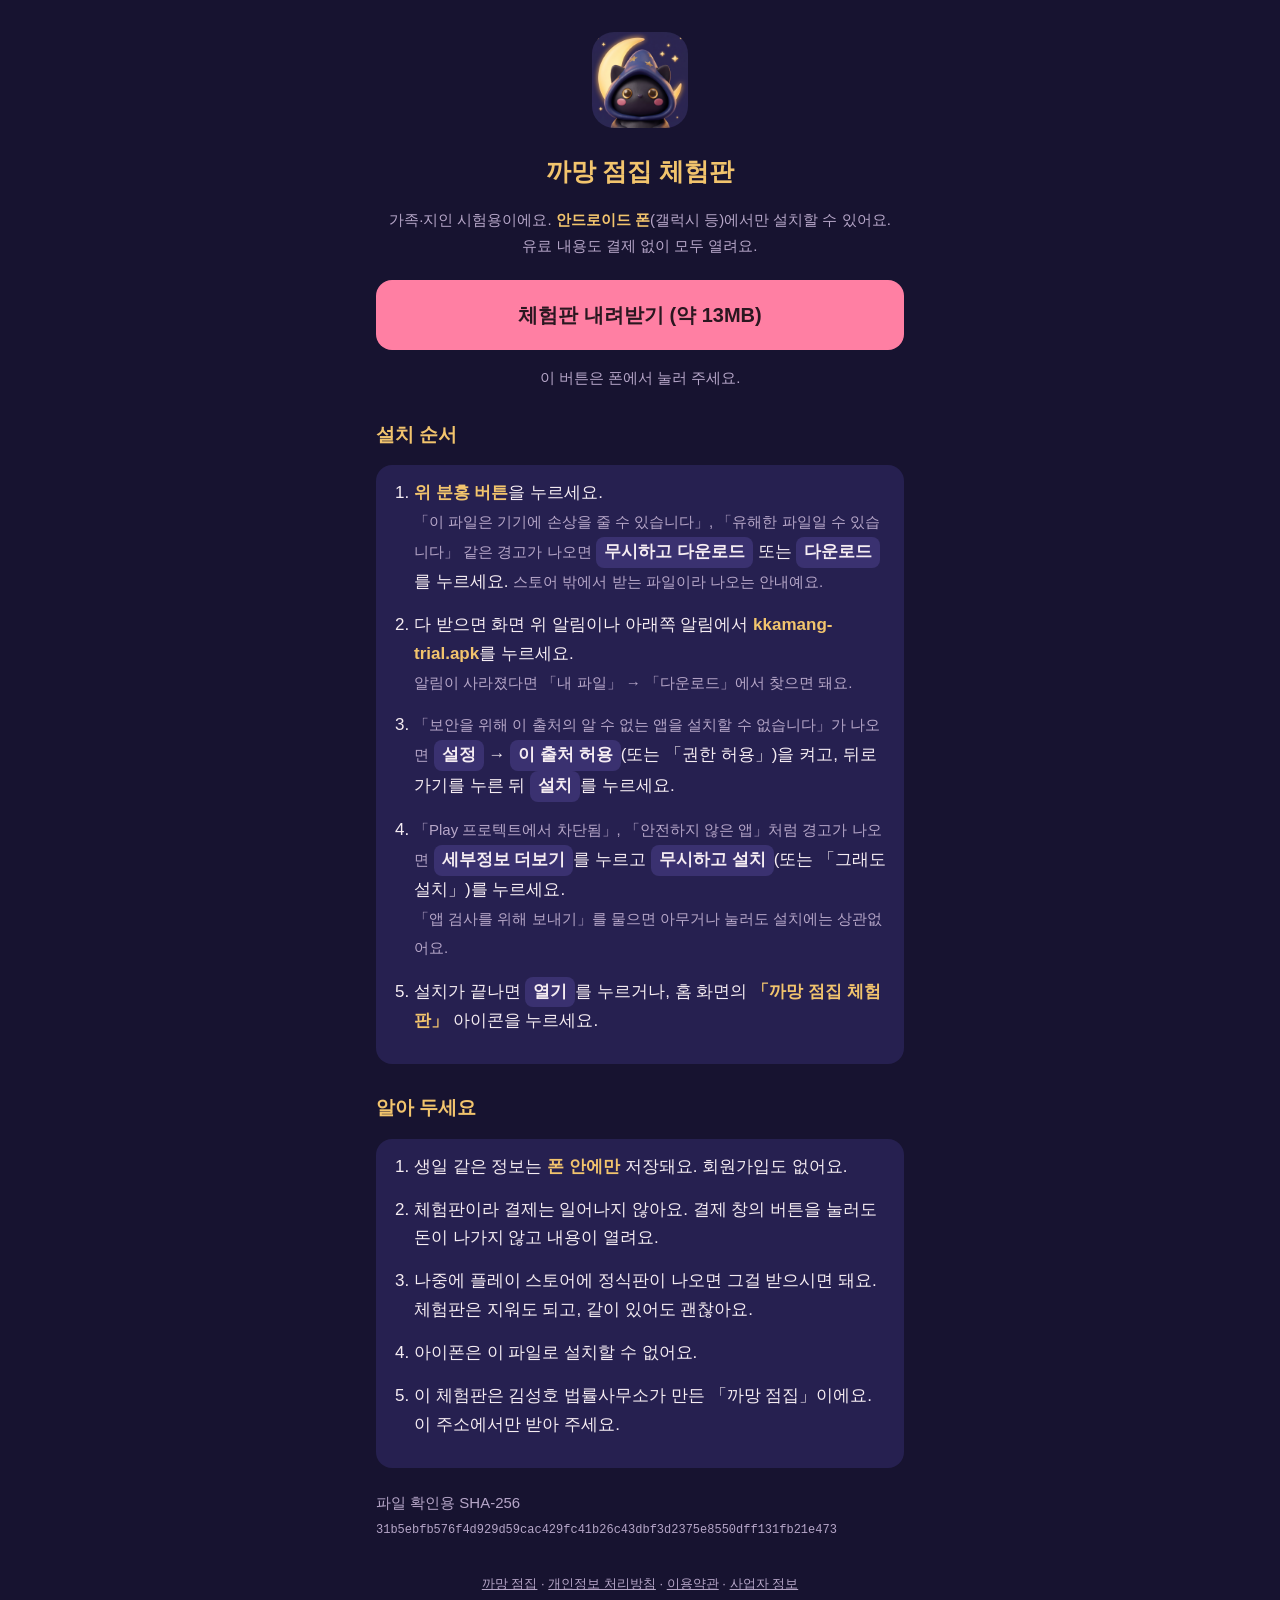
==== try/index.html @ 0caa19fe "까망 점집 안내 사이트 · 체험판 내려받기 - 안내: index, 이용약관, 개인정보 처리방침, 환불 안내, 사업자 정보 (원본: ghdakrk/cardgame site/, D-1" ====
<!doctype html>
<html lang="ko">
<head>
<meta charset="utf-8">
<meta name="viewport" content="width=device-width,initial-scale=1">
<title>까망 점집 체험판 받기</title>
<meta name="robots" content="noindex">
<link rel="icon" href="../icons/icon-192.png">
<style>
:root { --bg: #171330; --fg: #f5ecf2; --mute: #b6a6c8; --card: #262050; --hl: #f2c46d; --btn: #ff7fa3; --ok: #9fe0b8; }
* { box-sizing: border-box; }
body { margin: 0; background: var(--bg); color: var(--fg); font: 17px/1.7 -apple-system, "Apple SD Gothic Neo", "Noto Sans KR", sans-serif; }
main { max-width: 560px; margin: 0 auto; padding: 32px 16px 56px; }
.top { text-align: center; }
img.icon { width: 96px; height: 96px; border-radius: 22px; }
h1 { font-size: 25px; margin: 12px 0 4px; color: var(--hl); }
h2 { font-size: 19px; margin: 28px 0 8px; color: var(--hl); }
.note { color: var(--mute); font-size: 15px; }
.btn { display: block; margin: 22px 0 6px; padding: 18px; border-radius: 16px; background: var(--btn); color: #2a1720; font-weight: 800; font-size: 20px; text-align: center; text-decoration: none; }
.card { background: var(--card); border-radius: 16px; padding: 14px 16px; margin-top: 14px; }
ol { margin: 0; padding-left: 22px; }
ol li { margin: 0 0 14px; }
.say { display: inline-block; padding: 1px 8px; border-radius: 8px; background: #3a3170; color: var(--fg); font-weight: 700; white-space: nowrap; }
.warn { color: var(--mute); font-size: 15px; }
b { color: var(--hl); }
code { font-size: 12px; word-break: break-all; color: var(--mute); }
footer { margin-top: 32px; font-size: 13px; color: var(--mute); text-align: center; }
footer a { color: inherit; }
</style>
</head>
<body>
<main>
<div class="top">
<img class="icon" src="../icons/icon-512.png" alt="">
<h1>까망 점집 체험판</h1>
<p class="note">가족·지인 시험용이에요. <b>안드로이드 폰</b>(갤럭시 등)에서만 설치할 수 있어요.<br>유료 내용도 결제 없이 모두 열려요.</p>
</div>

<a class="btn" href="kkamang-trial.apk" download>체험판 내려받기 (약 13MB)</a>
<p class="note" style="text-align:center">이 버튼은 폰에서 눌러 주세요.</p>

<h2>설치 순서</h2>
<div class="card">
<ol>
<li><b>위 분홍 버튼</b>을 누르세요.<br>
<span class="warn">「이 파일은 기기에 손상을 줄 수 있습니다」, 「유해한 파일일 수 있습니다」 같은 경고가 나오면</span>
<span class="say">무시하고 다운로드</span> 또는 <span class="say">다운로드</span>를 누르세요.
<span class="warn">스토어 밖에서 받는 파일이라 나오는 안내예요.</span></li>
<li>다 받으면 화면 위 알림이나 아래쪽 알림에서 <b>kkamang-trial.apk</b>를 누르세요.<br>
<span class="warn">알림이 사라졌다면 「내 파일」 → 「다운로드」에서 찾으면 돼요.</span></li>
<li><span class="warn">「보안을 위해 이 출처의 알 수 없는 앱을 설치할 수 없습니다」가 나오면</span>
<span class="say">설정</span> → <span class="say">이 출처 허용</span>(또는 「권한 허용」)을 켜고, 뒤로 가기를 누른 뒤 <span class="say">설치</span>를 누르세요.</li>
<li><span class="warn">「Play 프로텍트에서 차단됨」, 「안전하지 않은 앱」처럼 경고가 나오면</span>
<span class="say">세부정보 더보기</span>를 누르고 <span class="say">무시하고 설치</span>(또는 「그래도 설치」)를 누르세요.<br>
<span class="warn">「앱 검사를 위해 보내기」를 물으면 아무거나 눌러도 설치에는 상관없어요.</span></li>
<li>설치가 끝나면 <span class="say">열기</span>를 누르거나, 홈 화면의 <b>「까망 점집 체험판」</b> 아이콘을 누르세요.</li>
</ol>
</div>

<h2>알아 두세요</h2>
<div class="card">
<ol>
<li>생일 같은 정보는 <b>폰 안에만</b> 저장돼요. 회원가입도 없어요.</li>
<li>체험판이라 결제는 일어나지 않아요. 결제 창의 버튼을 눌러도 돈이 나가지 않고 내용이 열려요.</li>
<li>나중에 플레이 스토어에 정식판이 나오면 그걸 받으시면 돼요. 체험판은 지워도 되고, 같이 있어도 괜찮아요.</li>
<li>아이폰은 이 파일로 설치할 수 없어요.</li>
<li>이 체험판은 김성호 법률사무소가 만든 「까망 점집」이에요. 이 주소에서만 받아 주세요.</li>
</ol>
</div>

<p class="note" style="margin-top:22px">파일 확인용 SHA-256<br><code>31b5ebfb576f4d929d59cac429fc41b26c43dbf3d2375e8550dff131fb21e473</code></p>
<footer><a href="../">까망 점집</a> · <a href="../privacy.html">개인정보 처리방침</a> · <a href="../terms.html">이용약관</a> · <a href="../business.html">사업자 정보</a></footer>
</main>
</body>
</html>
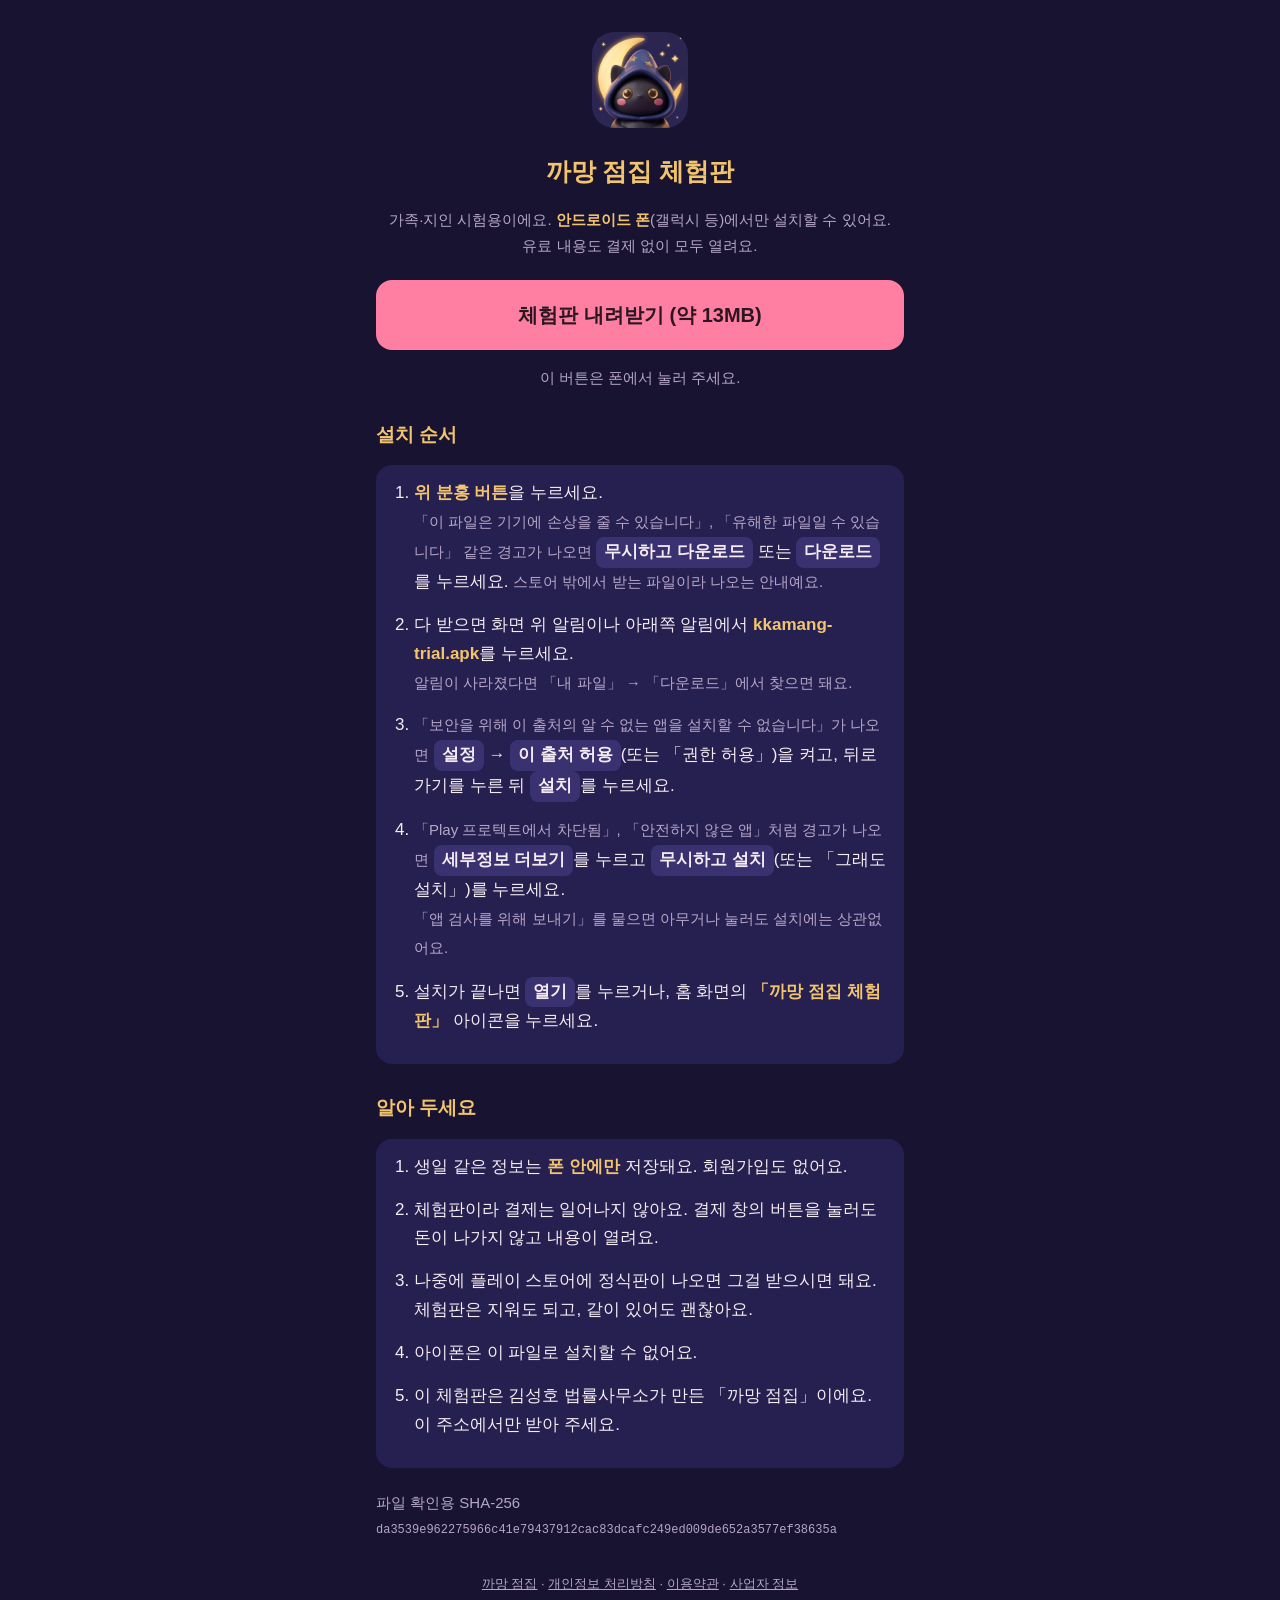
==== commit 66517591: "체험판 다시 만들기 (v10.11) - 앱 JS가 바뀌어(할인 표시 통화 조건) 체험판 APK를 새로 올린다 - 안내 페이지의 SHA-256을 새 파일 값으로  Co-Authore" ====
--- a/try/index.html
+++ b/try/index.html
@@ -68,7 +68,7 @@
 </ol>
 </div>
 
-<p class="note" style="margin-top:22px">파일 확인용 SHA-256<br><code>31b5ebfb576f4d929d59cac429fc41b26c43dbf3d2375e8550dff131fb21e473</code></p>
+<p class="note" style="margin-top:22px">파일 확인용 SHA-256<br><code>da3539e962275966c41e79437912cac83dcafc249ed009de652a3577ef38635a</code></p>
 <footer><a href="../">까망 점집</a> · <a href="../privacy.html">개인정보 처리방침</a> · <a href="../terms.html">이용약관</a> · <a href="../business.html">사업자 정보</a></footer>
 </main>
 </body>
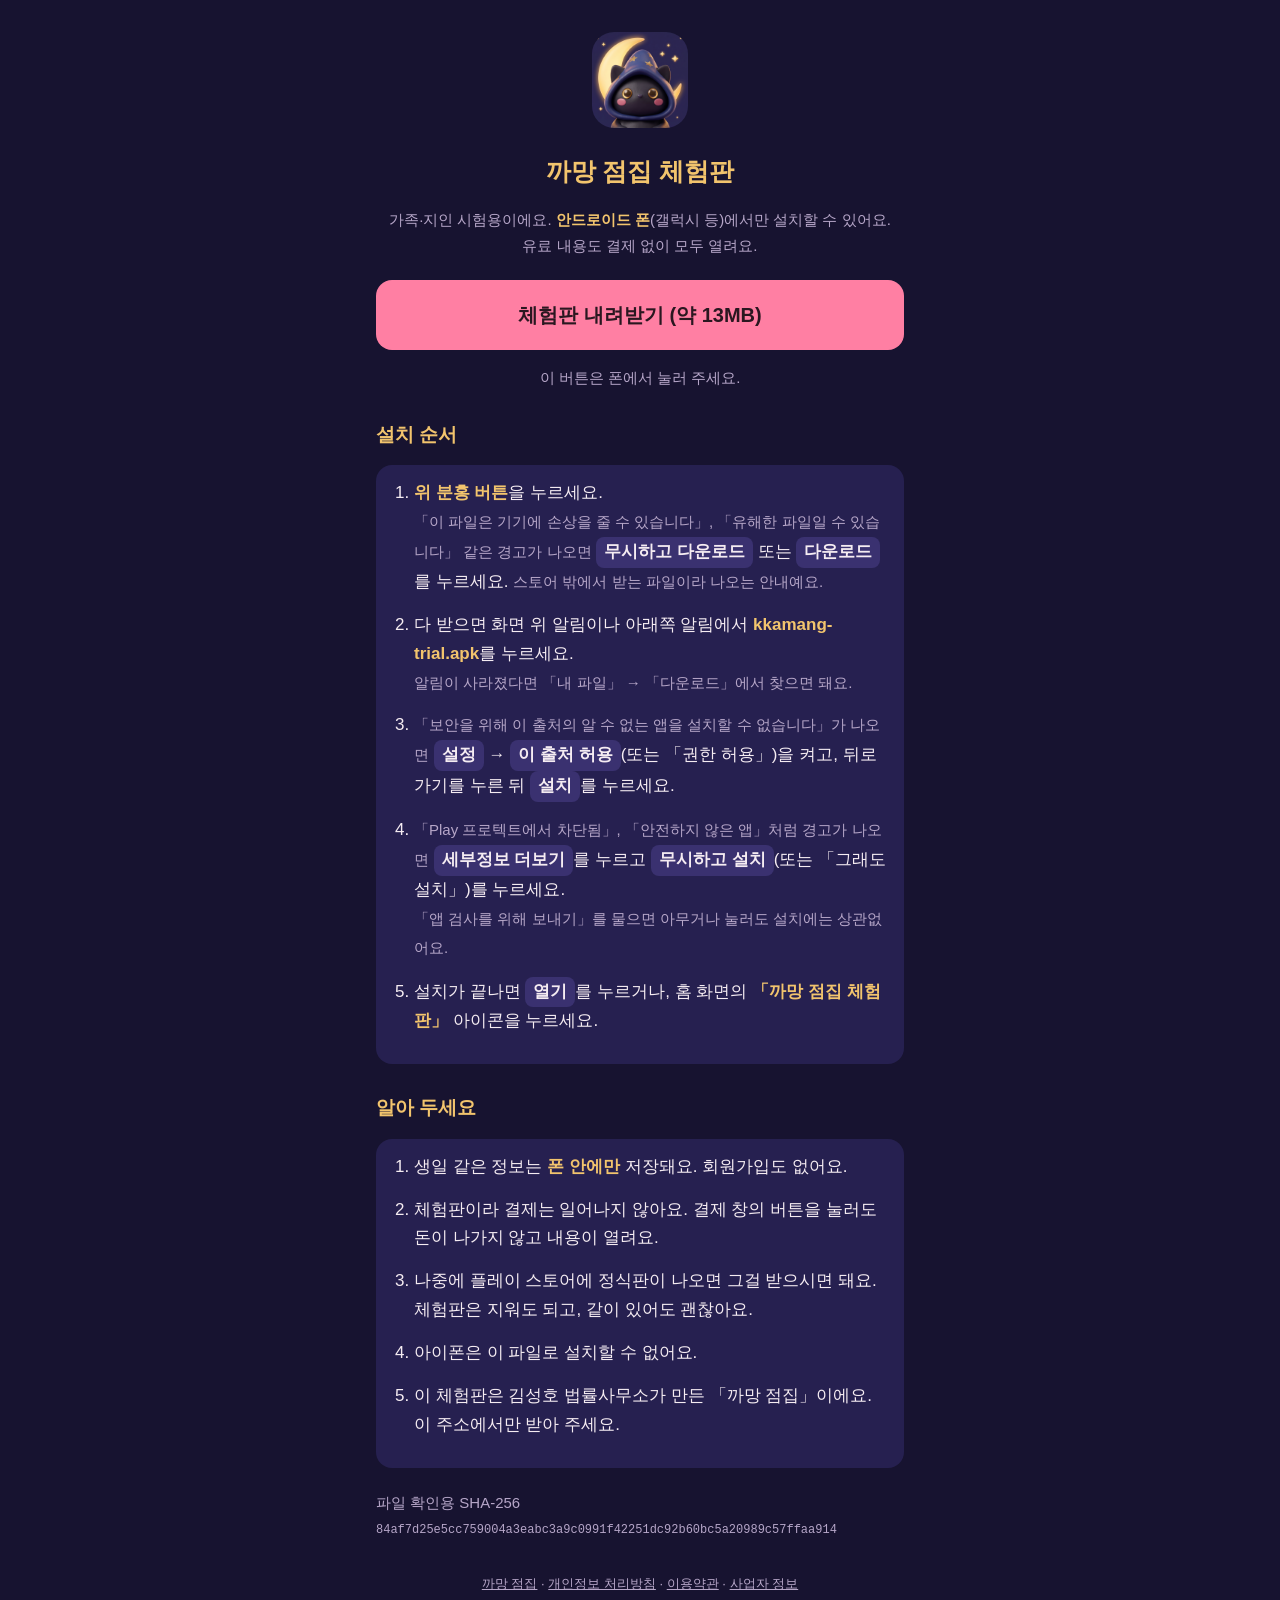
==== commit cd7d6a3c: "아기 이름 「이름 무료 · 한자 유료」 반영 (v10.12) - 약관·환불 표: 상품 이름 「아기 이름 한자·풀이」, 추천 이름과 점수는 결제 없이 보임 - 체험판 APK 새로 만" ====
--- a/try/index.html
+++ b/try/index.html
@@ -68,7 +68,7 @@
 </ol>
 </div>
 
-<p class="note" style="margin-top:22px">파일 확인용 SHA-256<br><code>da3539e962275966c41e79437912cac83dcafc249ed009de652a3577ef38635a</code></p>
+<p class="note" style="margin-top:22px">파일 확인용 SHA-256<br><code>84af7d25e5cc759004a3eabc3a9c0991f42251dc92b60bc5a20989c57ffaa914</code></p>
 <footer><a href="../">까망 점집</a> · <a href="../privacy.html">개인정보 처리방침</a> · <a href="../terms.html">이용약관</a> · <a href="../business.html">사업자 정보</a></footer>
 </main>
 </body>
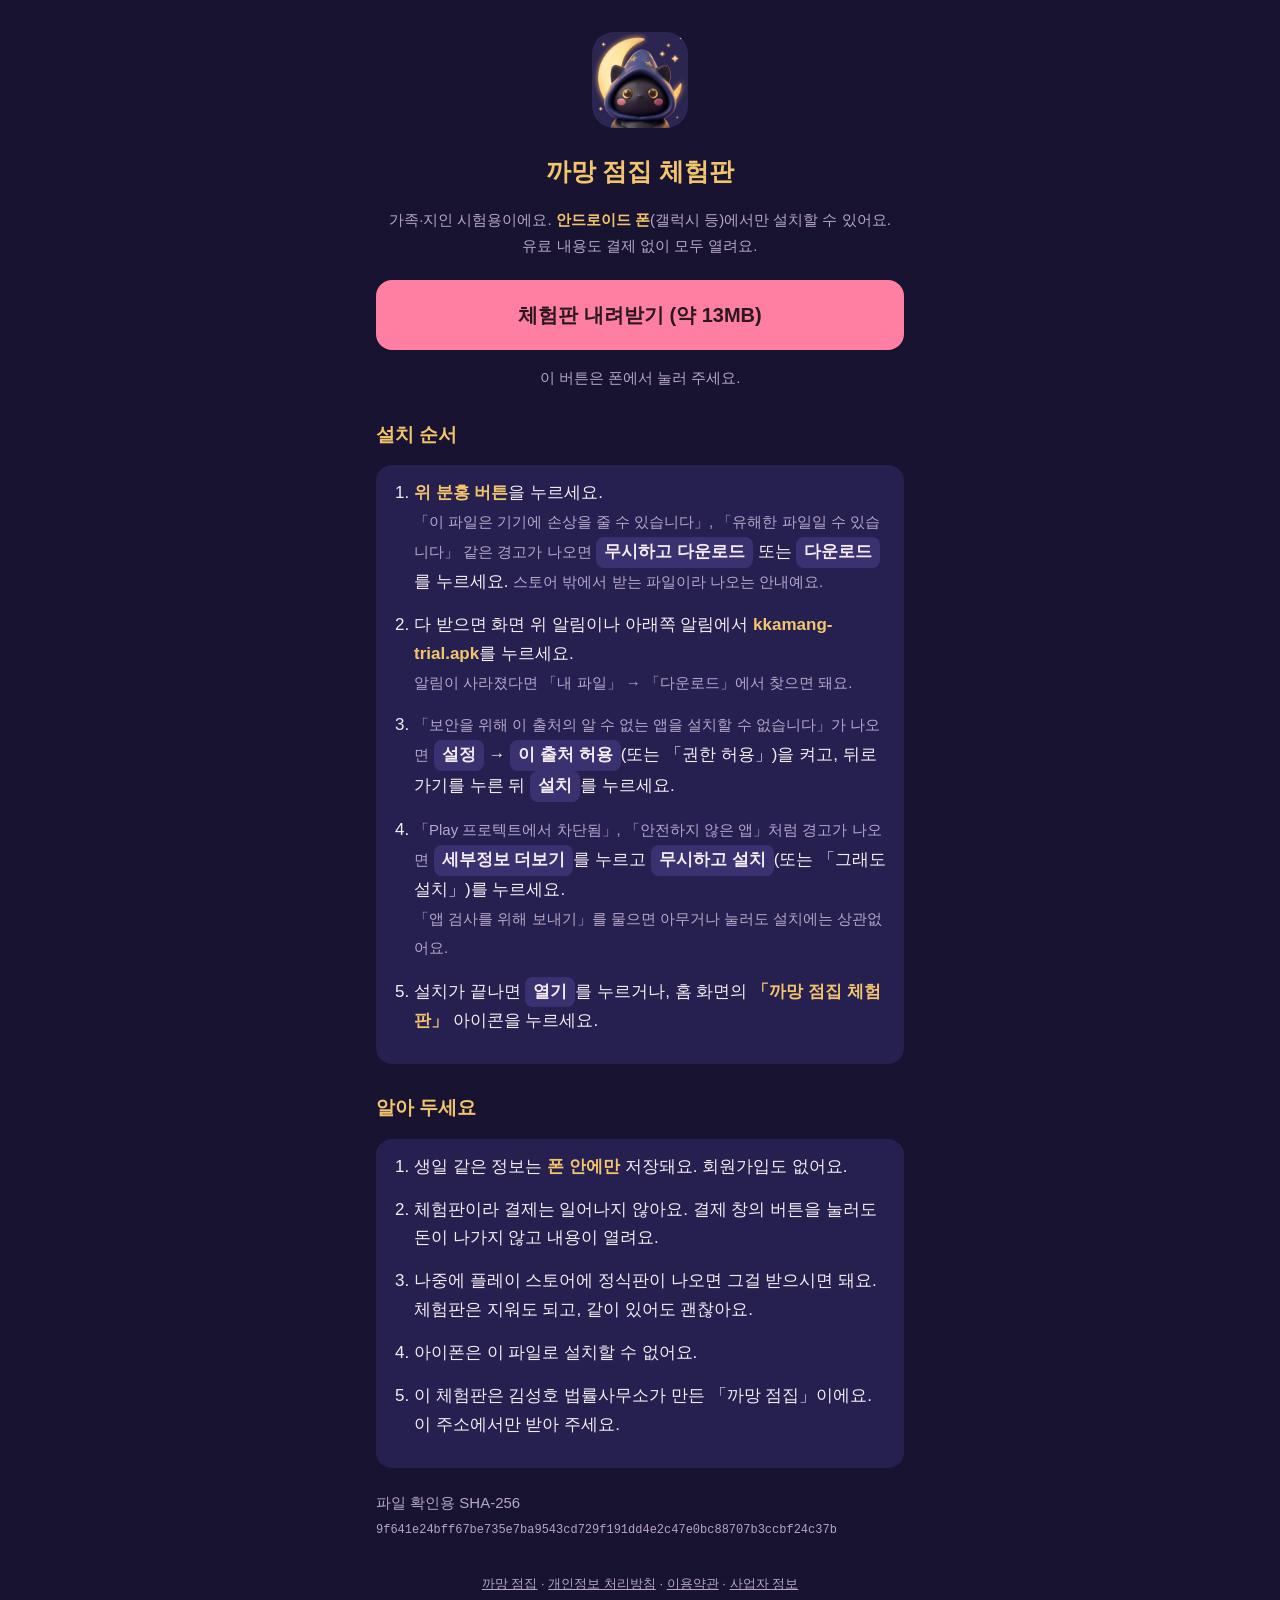
==== commit 031d94cb: "체험판 다시 만들기 (v10.13: 추천 이름 0~1개일 때 결제 경로) Co-Authored-By: Claude Opus 5.5 <noreply@anthropic.com> Cla" ====
--- a/try/index.html
+++ b/try/index.html
@@ -68,7 +68,7 @@
 </ol>
 </div>
 
-<p class="note" style="margin-top:22px">파일 확인용 SHA-256<br><code>84af7d25e5cc759004a3eabc3a9c0991f42251dc92b60bc5a20989c57ffaa914</code></p>
+<p class="note" style="margin-top:22px">파일 확인용 SHA-256<br><code>9f641e24bff67be735e7ba9543cd729f191dd4e2c47e0bc88707b3ccbf24c37b</code></p>
 <footer><a href="../">까망 점집</a> · <a href="../privacy.html">개인정보 처리방침</a> · <a href="../terms.html">이용약관</a> · <a href="../business.html">사업자 정보</a></footer>
 </main>
 </body>
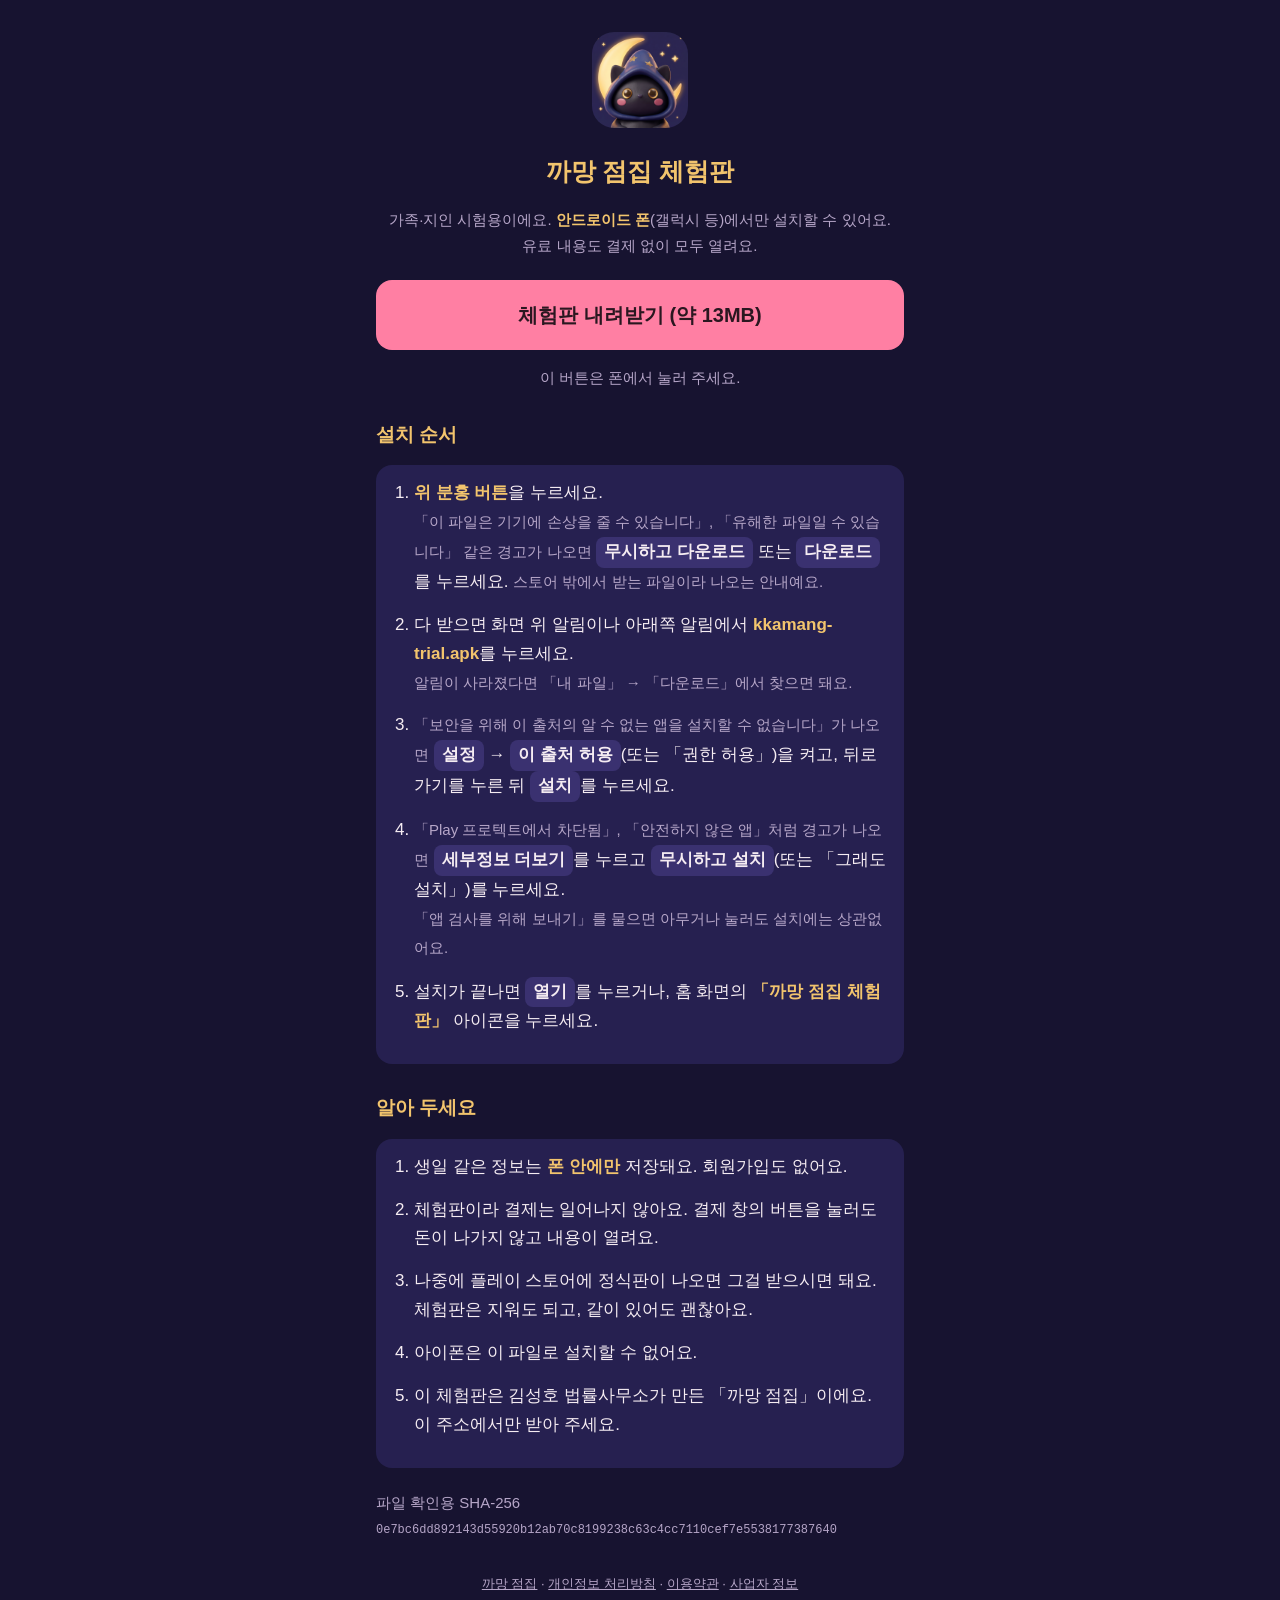
==== commit 030f8a06: "체험판 다시 만들기 (v10.14: 배경음 · 보관함 사람 리포트 단추) Co-Authored-By: Claude Opus 5.5 <noreply@anthropic.com> Cla" ====
--- a/try/index.html
+++ b/try/index.html
@@ -68,7 +68,7 @@
 </ol>
 </div>
 
-<p class="note" style="margin-top:22px">파일 확인용 SHA-256<br><code>9f641e24bff67be735e7ba9543cd729f191dd4e2c47e0bc88707b3ccbf24c37b</code></p>
+<p class="note" style="margin-top:22px">파일 확인용 SHA-256<br><code>0e7bc6dd892143d55920b12ab70c8199238c63c4cc7110cef7e5538177387640</code></p>
 <footer><a href="../">까망 점집</a> · <a href="../privacy.html">개인정보 처리방침</a> · <a href="../terms.html">이용약관</a> · <a href="../business.html">사업자 정보</a></footer>
 </main>
 </body>
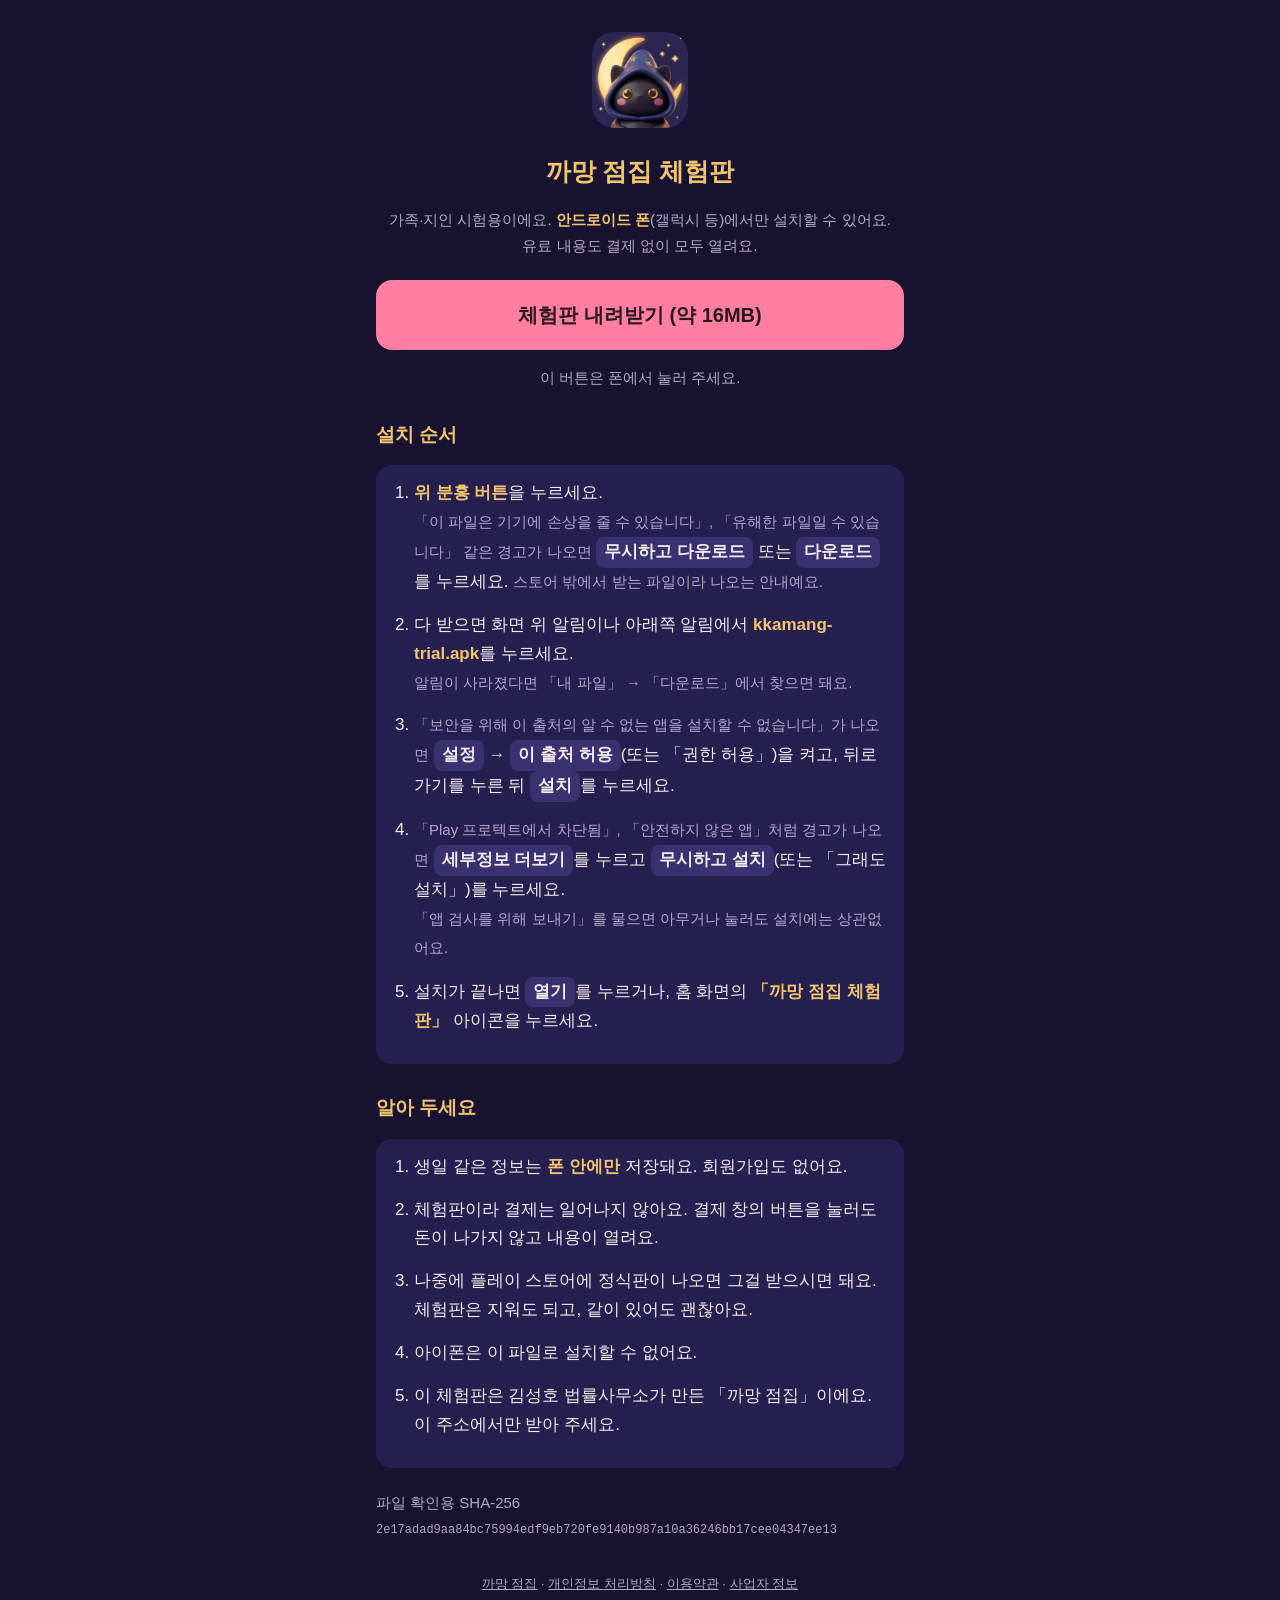
==== commit c084ff5a: "체험판 다시 만들기 (v10.15: Suno 배경음 「고양이 점술가」) Co-Authored-By: Claude Opus 5.5 <noreply@anthropic.com> Clau" ====
--- a/try/index.html
+++ b/try/index.html
@@ -36,7 +36,7 @@
 <p class="note">가족·지인 시험용이에요. <b>안드로이드 폰</b>(갤럭시 등)에서만 설치할 수 있어요.<br>유료 내용도 결제 없이 모두 열려요.</p>
 </div>
 
-<a class="btn" href="kkamang-trial.apk" download>체험판 내려받기 (약 13MB)</a>
+<a class="btn" href="kkamang-trial.apk" download>체험판 내려받기 (약 16MB)</a>
 <p class="note" style="text-align:center">이 버튼은 폰에서 눌러 주세요.</p>
 
 <h2>설치 순서</h2>
@@ -68,7 +68,7 @@
 </ol>
 </div>
 
-<p class="note" style="margin-top:22px">파일 확인용 SHA-256<br><code>0e7bc6dd892143d55920b12ab70c8199238c63c4cc7110cef7e5538177387640</code></p>
+<p class="note" style="margin-top:22px">파일 확인용 SHA-256<br><code>2e17adad9aa84bc75994edf9eb720fe9140b987a10a36246bb17cee04347ee13</code></p>
 <footer><a href="../">까망 점집</a> · <a href="../privacy.html">개인정보 처리방침</a> · <a href="../terms.html">이용약관</a> · <a href="../business.html">사업자 정보</a></footer>
 </main>
 </body>
